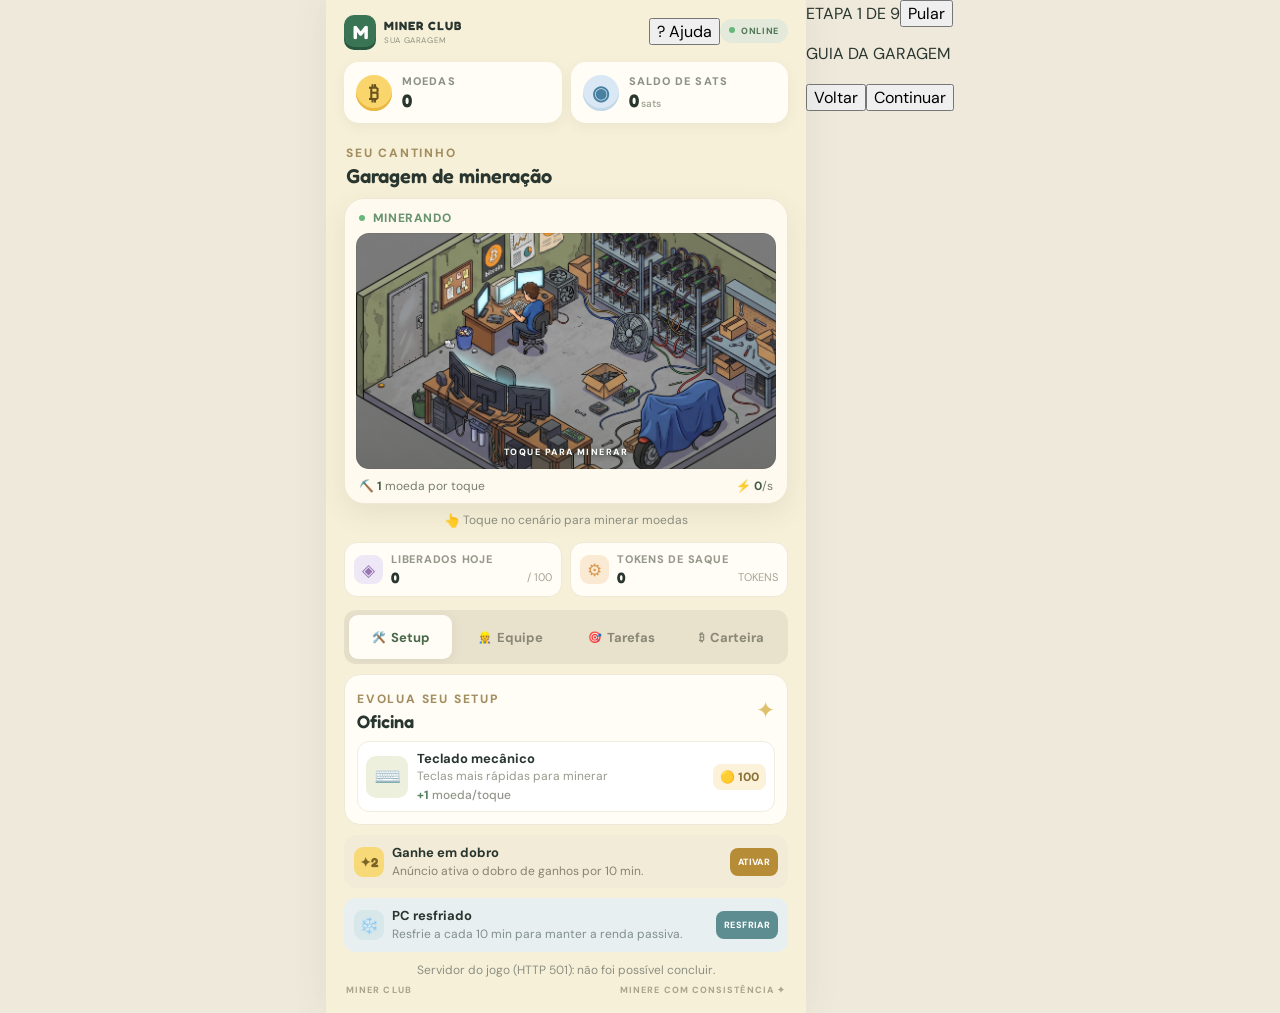
==== miner-clicker/src/main/resources/static/index.html @ 66fe529f "Add tutorial entry point and guide dialog" ====
<!DOCTYPE html>
<html lang="pt-BR">
<head>
  <meta charset="UTF-8">
  <meta name="viewport" content="width=device-width, initial-scale=1, viewport-fit=cover">
  <meta name="theme-color" content="#f6edcf">
  <title>Miner Clicker — Minha garagem</title>
  <link rel="preconnect" href="https://fonts.googleapis.com">
  <link rel="preconnect" href="https://fonts.gstatic.com" crossorigin>
  <link href="https://fonts.googleapis.com/css2?family=DM+Sans:wght@400;500;600;700;800&family=Fredoka:wght@500;600;700&display=swap" rel="stylesheet">
  <link rel="stylesheet" href="style.css">
</head>
<body>
  <div id="game-container">
    <header class="topbar">
      <div class="brand"><span class="brand-mark">M</span><div><strong>MINER CLUB</strong><small>SUA GARAGEM</small></div></div>
      <button id="botaoTutorial" class="tutorial-help" type="button" aria-label="Ver tutorial do jogo" title="Como jogar"><span aria-hidden="true">?</span> Ajuda</button>
      <div class="online-pill"><i></i> ONLINE</div>
    </header>

    <section class="wallet-bar" aria-label="Seus saldos">
      <div class="wallet-card coin-card"><span class="wallet-icon">₿</span><div><small>MOEDAS</small><strong id="moedas">0</strong></div></div>
      <div class="wallet-card sat-card"><span class="wallet-icon">◉</span><div><small>SALDO DE SATS</small><strong><span id="satoshisAcumulados">0</span><em> sats</em></strong></div></div>
    </section>

    <main>
      <div class="section-heading"><div><span class="eyebrow">SEU CANTINHO</span><h1>Garagem de mineração</h1></div></div>
      <section class="room-card" aria-label="Cenário da garagem de mineração">
        <div class="room-topline"><span class="room-live" id="roomStatus"><i></i> MINERANDO</span></div>
        <button id="palco-jogo" class="clicavel" type="button" aria-label="Clique para minerar moedas">
          <span class="click-label">TOQUE PARA MINERAR</span>
          <span id="efeito-clique" aria-hidden="true"></span>
          <span id="floating-layer" aria-hidden="true"></span>
        </button>
        <div class="room-bottom"><span>⛏️ <b id="poderClique">1</b> moeda por toque</span><span>⚡ <b id="rendaPassiva">0</b>/s</span></div>
      </section>
      <p class="hint"><span>👆</span> Toque no cenário para minerar moedas</p>

      <section class="room-stats" aria-label="Progresso">
        <div class="stat-card"><span class="stat-icon purple">◈</span><div><small>LIBERADOS HOJE</small><strong id="satoshisLiberados">0</strong></div><span class="stat-unit">/ 100</span></div>
        <div class="stat-card"><span class="stat-icon orange">⚙</span><div><small>TOKENS DE SAQUE</small><strong id="tokensSaque">0</strong></div><span class="stat-unit">TOKENS</span></div>
      </section>

      <nav class="tabs" aria-label="Ações do jogo"><button class="tab active" type="button" data-tab="loja">🛠️ <span>Setup</span></button><button class="tab" type="button" data-tab="equipe">👷 <span>Equipe</span></button><button class="tab" type="button" data-tab="tarefas">🎯 <span>Tarefas</span></button><button class="tab" type="button" data-tab="saque">₿ <span>Carteira</span></button></nav>
      <section class="tab-panel" id="painel-loja">
        <div class="panel-heading"><div><span class="eyebrow">EVOLUA SEU SETUP</span><h2>Oficina</h2></div><span class="panel-decoration">✦</span></div>
        <button class="upgrade-card" type="button" onclick="comprarUpgrade()"><span class="upgrade-art mouse-art" id="iconeUpgrade">⌨️</span><span class="upgrade-copy"><strong id="nomeUpgrade">Teclado mecânico</strong><small id="descricaoUpgrade">Teclas mais rápidas para minerar</small><b>+<span id="bonusUpgrade">1</span> <i>moeda/toque</i></b></span><span class="price-tag">🟡 <span id="custoUpgrade">100</span></span></button>
      </section>
      <section class="tab-panel hidden" id="painel-equipe"><div class="panel-heading"><div><span class="eyebrow">RENDA PASSIVA ONLINE E OFFLINE</span><h2>Contratados</h2></div><span class="panel-decoration">✦</span></div><div id="contractor-list" class="dynamic-list"></div></section>
      <section class="tab-panel hidden" id="painel-tarefas"><div class="panel-heading"><div><span class="eyebrow">CUMPRA E RESGATE SATS</span><h2>Tarefas diárias</h2></div><span class="panel-decoration">🎯</span></div><div id="task-list" class="dynamic-list"></div></section>
      <section class="tab-panel hidden" id="painel-saque">
        <div class="panel-heading"><div><span class="eyebrow">SEU PROGRESSO</span><h2>Carteira</h2></div><span class="panel-decoration">◈</span></div>
        <div class="wallet-summary"><span>Disponível para sacar agora</span><strong><span id="saldoCarteira">0</span> <small>SATS</small></strong><p>Até 100 sats liberados por dia. O saldo acumulado pode passar desse limite.</p></div>
        <button id="botaoAnuncioSaque" class="action-button secondary" type="button" onclick="verAnuncioSaque()"><span>🎟️</span><span><strong>Ganhar token de saque</strong><small>Assistir anúncio para liberar</small></span><b>›</b></button>
        <label class="withdraw-field">Valor do saque<input id="valorSaque" type="number" min="1" max="100" value="2" inputmode="numeric"></label>
        <button class="action-button cashout" type="button" onclick="sacarSatoshis()"><span>₿</span><span><strong>Sacar sats liberados</strong><small>Usa 1 token de saque · fictício nesta versão</small></span><b>›</b></button>
      </section>
      <section id="bonus-card" class="boost-card"><span class="boost-icon">✦2</span><div><strong id="boostTitle">Ganhe em dobro</strong><small id="boostDescription">Anúncio ativa o dobro de ganhos por 10 min.</small></div><button id="botaoAnuncioDobrar" type="button" onclick="verAnuncioDobrar()">ATIVAR</button></section>
      <section id="cooling-card" class="cooling-card"><span class="cooling-icon">❄️</span><div><strong id="coolingTitle">PC resfriado</strong><small id="coolingDescription">Resfrie a cada 10 min para manter a renda passiva.</small></div><button id="botaoAnuncioResfriar" type="button" onclick="verAnuncioResfriar()">RESFRIAR</button></section>
      <p id="statusMessage" class="status-message" role="status" aria-live="polite">Conectando à garagem...</p>
    </main>
    <footer><span>MINER CLUB</span><span>MINERE COM CONSISTÊNCIA ✦</span></footer>
    <div id="toast" class="toast" role="status" aria-live="polite"></div>
  </div>
  <div id="tutorialOverlay" class="tutorial-overlay hidden" aria-hidden="true">
    <section class="tutorial-dialog" role="dialog" aria-modal="true" aria-labelledby="tutorialTitle" aria-describedby="tutorialText" tabindex="-1">
      <div class="tutorial-topline"><span id="tutorialStepCount">ETAPA 1 DE 9</span><button id="tutorialSkip" type="button">Pular</button></div>
      <div class="tutorial-progress"><i id="tutorialProgress"></i></div>
      <p class="tutorial-eyebrow">GUIA DA GARAGEM</p>
      <h2 id="tutorialTitle"></h2>
      <p id="tutorialText" class="tutorial-text"></p>
      <div class="tutorial-actions"><button id="tutorialBack" class="tutorial-back" type="button">Voltar</button><button id="tutorialNext" class="tutorial-next" type="button">Continuar</button></div>
    </section>
  </div>
  <script src="https://telegram.org/js/telegram-web-app.js?64"></script>
  <script src="app.js?v=20261112-tutorial-1"></script>
</body>
</html>
---- miner-clicker/src/main/resources/static/style.css ----
:root{--ink:#29362f;--muted:#899187;--cream:#f7f0d9;--paper:#fffdf5;--green:#397454;--green-dark:#28563e;--yellow:#f5c956;--line:#eee8d7;--shadow:0 10px 28px rgba(81,75,44,.09)}*{box-sizing:border-box}body{margin:0;background:#eee9da;color:var(--ink);font-family:'DM Sans',sans-serif;display:flex;justify-content:center;min-height:100vh}button{font:inherit}#game-container{width:100%;max-width:480px;min-height:100vh;padding:0 18px 14px;background:var(--cream);overflow:hidden;position:relative}.topbar{height:62px;display:flex;align-items:center;justify-content:space-between}.icon-button{border:0;background:transparent;padding:8px 4px;display:grid;gap:4px;cursor:pointer}.menu-button span{width:22px;height:2.5px;border-radius:9px;background:#536052}.brand{display:flex;align-items:center;gap:8px;margin-right:auto;margin-left:14px}.brand-mark{width:32px;height:32px;border-radius:10px;background:var(--green);color:#fff;display:grid;place-items:center;font:700 19px Fredoka;box-shadow:0 3px 0 var(--green-dark)}.brand strong,.brand small{display:block;letter-spacing:.08em}.brand strong{font:700 12px Fredoka}.brand small{font-size:8px;color:#8b927f;margin-top:2px}.online-pill{background:#e3eadb;border-radius:20px;padding:6px 9px;font-size:9px;font-weight:800;color:#507656;letter-spacing:.07em}.online-pill i,.room-live i{display:inline-block;width:6px;height:6px;border-radius:50%;background:#67b77a;margin-right:4px;vertical-align:1px}.wallet-bar{display:grid;grid-template-columns:1fr 1fr;gap:9px;margin-bottom:18px}.wallet-card{height:61px;border-radius:15px;background:var(--paper);box-shadow:0 4px 14px rgba(70,70,40,.06);display:flex;align-items:center;gap:10px;padding:9px 12px}.wallet-icon{width:36px;height:36px;border-radius:50%;display:grid;place-items:center;font-size:20px;font-weight:700;color:#68521e;background:#f9d56b;box-shadow:inset 0 -3px 0 #e9b842}.sat-card .wallet-icon{background:#d9e8f4;color:#4780a1;box-shadow:inset 0 -3px 0 #c4d9e8}.wallet-card small{display:block;font-size:8px;font-weight:800;letter-spacing:.1em;color:#8c9285}.wallet-card strong{display:block;font:700 18px Fredoka;margin-top:1px}.wallet-card em{font:600 10px 'DM Sans';font-style:normal;color:#a5a795}.section-heading{display:flex;align-items:end;justify-content:space-between;margin:0 2px 10px}.eyebrow{font-size:8px;color:#a38e5f;font-weight:800;letter-spacing:.15em}.section-heading h1,.panel-heading h2{font:600 20px Fredoka;margin:2px 0 0}.level-badge{padding:5px 9px;background:#e7dfc6;color:#8e805c;border-radius:8px;font-size:8px;font-weight:800;letter-spacing:.08em}.level-badge b{color:#62583e}.room-card{padding:11px 11px 0;background:#fffaf0;border:1px solid #efe7d4;border-radius:20px;box-shadow:var(--shadow);overflow:hidden}.room-topline{display:flex;justify-content:space-between;align-items:center;padding:0 3px 7px;font-size:8px;letter-spacing:.08em;font-weight:800;color:#999784}.room-live{color:#67946e}.room-day b{color:#5a6657}#palco-jogo{display:block;position:relative;width:100%;aspect-ratio:16 / 9;border:0;border-radius:13px;overflow:hidden;background:#e9ddb8 url('image_8.png') 43% 55%/160% auto no-repeat;cursor:pointer;box-shadow:inset 0 0 0 1px rgba(79,67,40,.12);-webkit-tap-highlight-color:transparent;touch-action:manipulation;transition:transform .1s ease}#palco-jogo:active{transform:scale(.985)}#palco-jogo:before{content:"";position:absolute;inset:46% 0 0;background:linear-gradient(transparent,rgba(37,43,32,.16));pointer-events:none}.click-label{position:absolute;bottom:11px;left:0;right:0;text-align:center;color:#fff;font-size:9px;letter-spacing:.16em;font-weight:800;text-shadow:0 1px 5px #283329;z-index:2}.room-bottom{height:34px;display:flex;align-items:center;justify-content:space-between;padding:0 3px;color:#777d70;font-size:10px}.room-bottom b{color:#425c46}.hint{margin:8px 3px 13px;text-align:center;color:#888b7d;font-size:10px}.hint span{font-size:13px;vertical-align:-1px}.room-stats{display:grid;grid-template-columns:1fr 1fr;gap:8px;margin-bottom:13px}.stat-card{display:flex;align-items:center;gap:8px;background:#fffdf6;border:1px solid #eee8d7;padding:9px;border-radius:13px;min-width:0}.stat-icon{width:29px;height:29px;display:grid;place-items:center;border-radius:9px;font-size:17px}.stat-icon.purple{background:#eee7f5;color:#9676b2}.stat-icon.orange{background:#faead3;color:#d79a4e}.stat-card small{display:block;font-size:7px;font-weight:800;letter-spacing:.07em;color:#96988b;white-space:nowrap}.stat-card strong{font:700 15px Fredoka;display:block;margin-top:2px}.stat-unit{font-size:7px;color:#a7a394;margin-left:auto;align-self:end;padding-bottom:3px}.tabs{display:flex;gap:5px;padding:4px;background:#e8e1cc;border-radius:12px;margin:0 0 10px}.tab{flex:1;border:0;background:transparent;color:#898875;border-radius:9px;padding:8px 5px;font-weight:700;font-size:10px;cursor:pointer}.tab span{margin-left:3px}.tab.active{background:#fffdf5;color:#476849;box-shadow:0 2px 8px #c5bea957}.tab-panel{background:#fffdf6;border:1px solid #eee8d8;border-radius:16px;padding:12px;margin-bottom:10px}.tab-panel.hidden{display:none}.panel-heading{display:flex;justify-content:space-between;align-items:center;margin-bottom:9px}.panel-heading h2{font-size:18px}.panel-decoration{font-size:23px;color:#ddc16d}.upgrade-card{width:100%;display:flex;align-items:center;text-align:left;gap:9px;background:#fff;border:1px solid #f0ecdf;border-radius:12px;padding:8px;margin-top:7px;color:var(--ink);cursor:pointer;transition:transform .1s,border-color .1s}.upgrade-card:active{transform:scale(.985)}.upgrade-art{width:42px;height:42px;flex:0 0 42px;border-radius:10px;display:grid;place-items:center;font-size:22px}.mouse-art{background:#edf0dd}.intern-art{background:#e8edf6}.upgrade-copy{display:grid;gap:1px;min-width:0}.upgrade-copy strong{font-size:11px}.upgrade-copy small{font-size:8px;color:#99998d}.upgrade-copy b{font-size:9px;color:#54805d;margin-top:2px}.upgrade-copy i{font-style:normal;font-weight:500;color:#92968a}.price-tag{margin-left:auto;flex-shrink:0;padding:5px 7px;background:#fbf2d9;border-radius:8px;font-size:9px;font-weight:800;color:#8b7135}.wallet-summary{padding:12px;background:#f8f4e8;border-radius:12px;margin-bottom:8px;color:#818477;font-size:10px}.wallet-summary strong{display:block;font:700 24px Fredoka;color:#344b3b;margin-top:3px}.wallet-summary strong small{font:700 9px 'DM Sans';color:#929587}.wallet-summary p{margin:4px 0 0;font-size:9px}.action-button{width:100%;display:flex;align-items:center;gap:9px;text-align:left;border:1px solid #eee8da;border-radius:11px;padding:9px;margin-top:7px;background:white;color:#465348;cursor:pointer}.action-button>span:first-child{width:30px;height:30px;display:grid;place-items:center;border-radius:9px;background:#f4eedc}.action-button>span:nth-child(2){display:grid;gap:2px}.action-button strong{font-size:10px}.action-button small{font-size:8px;color:#98998d}.action-button>b{margin-left:auto;font-size:19px;color:#aaa58e}.action-button.cashout{background:#eff5e9;border-color:#e3edda}.cooling-card{display:flex;align-items:center;gap:8px;background:#e8eff0;padding:9px 10px;border-radius:12px;margin:10px 0}.cooling-icon{width:30px;height:30px;display:grid;place-items:center;background:#d8e7e9;border-radius:9px}.cooling-card div{display:grid;gap:2px;min-width:0}.cooling-card strong{font-size:9px}.cooling-card small{font-size:8px;line-height:1.35;color:#808f8e}.cooling-card button{margin-left:auto;flex-shrink:0;background:#5d8d91;color:white;border:0;border-radius:8px;padding:8px;font-size:8px;font-weight:800;letter-spacing:.04em;cursor:pointer}.status-message{min-height:12px;text-align:center;margin:3px 0;color:#8b8e81;font-size:8px}footer{display:flex;justify-content:space-between;color:#aaa48e;font-size:7px;font-weight:800;letter-spacing:.12em;padding:3px 2px}.toast{position:fixed;left:50%;bottom:22px;z-index:10;transform:translate(-50%,20px);opacity:0;pointer-events:none;background:#29372f;color:white;border-radius:12px;padding:11px 15px;font-size:11px;font-weight:600;box-shadow:0 8px 25px #26332644;transition:.22s;max-width:calc(100vw - 36px);text-align:center}.toast.show{opacity:1;transform:translate(-50%,0)}.float-coin{position:absolute;z-index:3;pointer-events:none;color:#fff8ce;font:700 15px Fredoka;text-shadow:0 2px 5px #443a1d;animation:float-up .8s ease-out forwards}@keyframes float-up{to{transform:translateY(-48px) scale(1.1);opacity:0}}@media(min-width:481px){#game-container{min-height:100vh;box-shadow:0 0 35px #4e493214}}@media(max-width:350px){#game-container{padding-inline:12px}.wallet-card{padding-inline:8px;gap:7px}.stat-card{gap:5px;padding:7px}.stat-card small{font-size:6px}.upgrade-copy small{font-size:7px}}
.tabs{overflow-x:auto}.tab{white-space:nowrap;padding-inline:4px}.tab span{font-size:9px}.dynamic-list{display:grid;gap:7px}.contractor-card,.task-card{background:#fff;border:1px solid #f0ecdf;border-radius:12px;padding:9px}.contractor-card{display:flex;align-items:center;gap:8px}.contractor-art{width:35px;height:35px;flex:0 0 35px;display:grid;place-items:center;border-radius:10px;background:#eaf0e5;font-size:20px}.contractor-copy{min-width:0;display:grid;gap:2px}.contractor-copy strong{font-size:10px}.contractor-copy small,.contractor-copy em{font-size:8px;color:#8e9388;font-style:normal}.contractor-copy em{color:#9e8855}.hire-button{margin-left:auto;flex:0 0 auto;border:0;border-radius:9px;padding:7px;background:#fbf2d9;color:#876c31;font-size:8px;font-weight:800}.hire-button small{display:block;margin-top:3px;font-size:6px;letter-spacing:.05em}.task-top,.task-bottom{display:flex;align-items:center;justify-content:space-between;gap:7px}.task-top>div{display:grid;gap:2px}.task-top strong{font-size:10px}.task-top small,.task-bottom>span{font-size:8px;color:#92968a}.task-top>b{flex:0 0 auto;color:#9479a6;font-size:9px}.task-track{height:5px;background:#f0eee4;border-radius:8px;margin:8px 0 6px;overflow:hidden}.task-track i{height:100%;display:block;background:#8eb28a;border-radius:8px}.task-button{border:0;border-radius:7px;padding:6px 8px;background:#e8eee2;color:#4f7953;font-size:7px;font-weight:800}.task-button.ready{background:#567e5a;color:white}.task-button.done{background:#f0eee7;color:#9c9b8e}.task-progress{font-size:8px;color:#7c8b78;font-weight:700}.boost-card{display:flex;align-items:center;gap:8px;background:#f2ebd8;padding:9px 10px;border-radius:12px;margin:10px 0 7px}.boost-icon{width:30px;height:30px;display:grid;place-items:center;border-radius:9px;background:#f7d978;color:#7a6427;font:700 13px Fredoka}.boost-card div{display:grid;gap:2px;min-width:0}.boost-card strong{font-size:9px}.boost-card small{font-size:8px;line-height:1.35;color:#89836c}.boost-card button{margin-left:auto;flex-shrink:0;background:#b78c36;color:white;border:0;border-radius:8px;padding:8px;font-size:8px;font-weight:800;letter-spacing:.04em;cursor:pointer}.withdraw-field{display:grid;gap:5px;color:#8b8d80;font-size:9px;font-weight:700;margin:8px 2px}.withdraw-field input{width:100%;border:1px solid #e8e2d2;background:#fff;border-radius:9px;padding:10px;color:#34483b;font:700 12px 'DM Sans'}
.empty-state{margin:0;padding:18px 12px;text-align:center;border:1px dashed #dcd5c2;border-radius:12px;color:#858779;font-size:10px;line-height:1.5}.upgrade-card:disabled,.hire-button:disabled{opacity:.48;cursor:not-allowed}
.eyebrow{font-size:10px}.stat-card small{font-size:9px}.stat-unit{font-size:9px}.upgrade-copy strong{font-size:13px}.upgrade-copy small,.upgrade-copy b,.price-tag{font-size:10px}.tabs .tab,.task-top strong{font-size:11px}.task-top small,.task-bottom>span,.task-progress{font-size:10px}.task-button{font-size:9px}.contractor-copy strong{font-size:12px}.contractor-copy small,.contractor-copy em{font-size:10px}.hire-button{font-size:10px}.hire-button small{font-size:8px}.boost-card strong,.cooling-card strong{font-size:11px}.boost-card small,.cooling-card small{font-size:10px}.boost-card button,.cooling-card button{font-size:9px}.status-message{font-size:10px}.wallet-summary{font-size:11px}.wallet-summary p{font-size:10px}.action-button strong{font-size:11px}.action-button small{font-size:10px}

/* Aumenta a leitura de textos de apoio e controles em telas estreitas. */
.eyebrow{font-size:11px}.stat-card small{font-size:10px}.stat-unit{font-size:10px}.wallet-card small{font-size:9px}.room-live,.room-day,.room-bottom,.hint{font-size:11px}.upgrade-copy small,.upgrade-copy b,.price-tag{font-size:11px}.contractor-copy small,.contractor-copy em,.task-top small,.task-bottom>span,.task-progress{font-size:11px}.hire-button small,.task-button{font-size:9px}.boost-card small,.cooling-card small,.action-button small,.wallet-summary p{font-size:11px}.status-message{font-size:11px}footer{font-size:8px}
/* Reforço de legibilidade para textos secundários em toda a interface. */
.eyebrow{font-size:12px}
.wallet-card small,.stat-card small,.stat-unit{font-size:11px}
.room-live,.room-day,.room-bottom,.hint,.level-badge{font-size:12px}
.tab{font-size:12px}
.upgrade-copy small,.upgrade-copy b,.price-tag{font-size:12px}
.contractor-copy small,.contractor-copy em,.task-top small,.task-bottom>span,.task-progress{font-size:12px}
.contractor-copy strong,.task-top strong{font-size:14px}
.hire-button,.task-button{font-size:11px}
.hire-button small{font-size:10px}
.boost-card strong,.cooling-card strong,.action-button strong{font-size:13px}
.boost-card small,.cooling-card small,.action-button small,.wallet-summary p{font-size:12px}
.wallet-summary,.status-message{font-size:12px}
footer{font-size:9px}
/* Abas principais: alvos maiores e rótulos/ícones mais fáceis de ler. */
.tabs{gap:7px;padding:5px}
.tab{min-height:44px;padding:10px 7px;font-size:13px;display:flex;align-items:center;justify-content:center;gap:5px}
.tab span{font-size:13px;margin-left:0}

.room-live.hot{color:#c7684c}.room-live.hot i{background:#e87959}

.brand{margin-left:0}
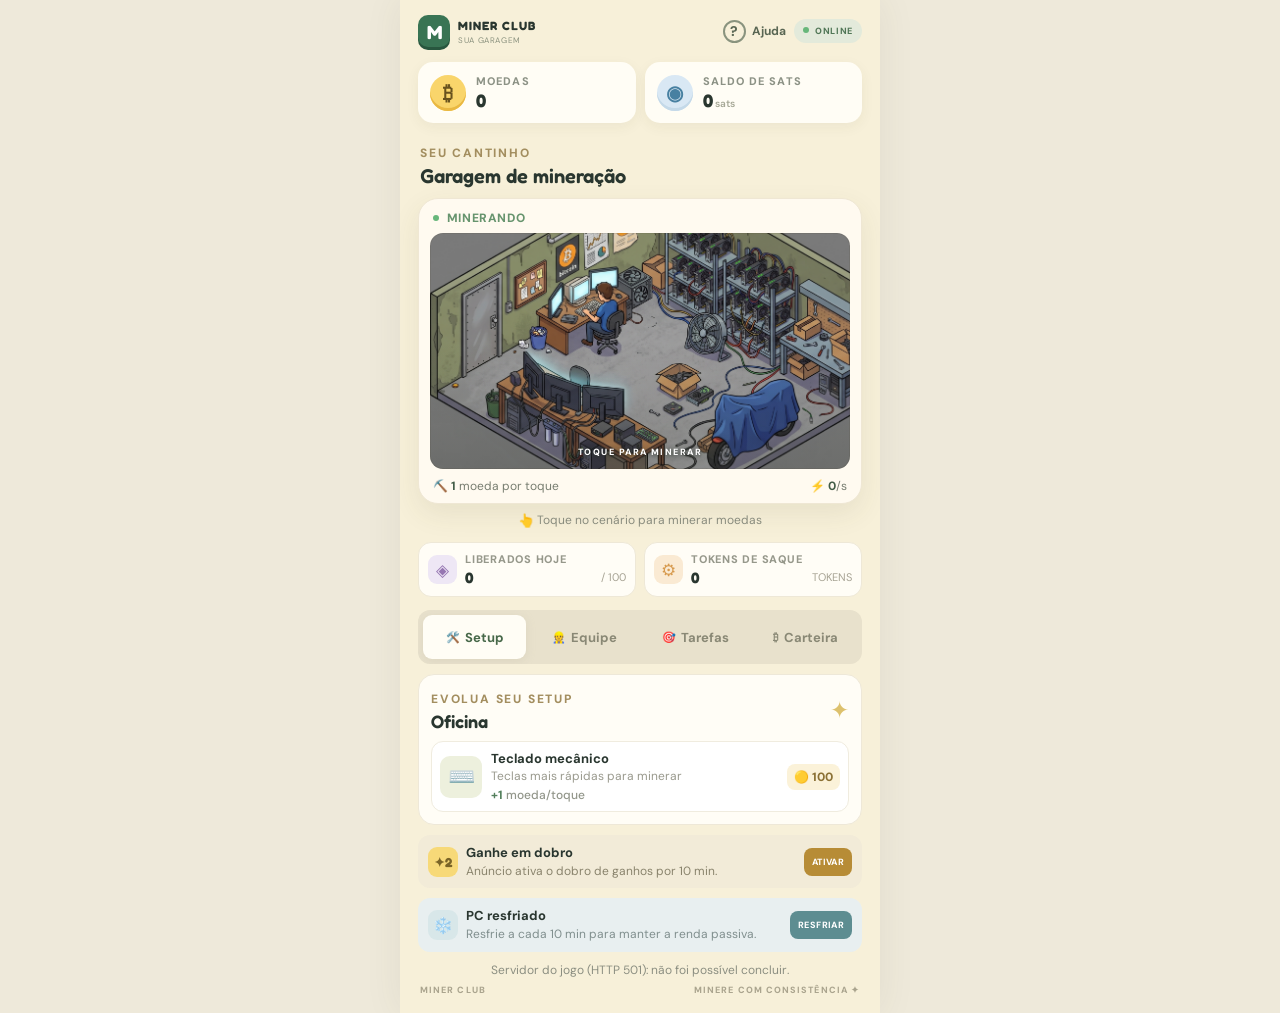
==== commit e162b657: "Refresh tutorial assets and onboarding version" ====
--- a/miner-clicker/src/main/resources/static/index.html
+++ b/miner-clicker/src/main/resources/static/index.html
@@ -8,7 +8,7 @@
   <link rel="preconnect" href="https://fonts.googleapis.com">
   <link rel="preconnect" href="https://fonts.gstatic.com" crossorigin>
   <link href="https://fonts.googleapis.com/css2?family=DM+Sans:wght@400;500;600;700;800&family=Fredoka:wght@500;600;700&display=swap" rel="stylesheet">
-  <link rel="stylesheet" href="style.css">
+  <link rel="stylesheet" href="style.css?v=20261112-tutorial-2">
 </head>
 <body>
   <div id="game-container">
@@ -73,6 +73,6 @@
     </section>
   </div>
   <script src="https://telegram.org/js/telegram-web-app.js?64"></script>
-  <script src="app.js?v=20261112-tutorial-1"></script>
+  <script src="app.js?v=20261112-tutorial-2"></script>
 </body>
 </html>
--- a/miner-clicker/src/main/resources/static/style.css
+++ b/miner-clicker/src/main/resources/static/style.css
@@ -27,3 +27,26 @@
 .room-live.hot{color:#c7684c}.room-live.hot i{background:#e87959}
 
 .brand{margin-left:0}
+
+/* Tutorial de primeira visita */
+.tutorial-help{display:flex;align-items:center;gap:6px;border:0;background:transparent;color:#596653;font-size:12px;font-weight:700;padding:7px 8px;cursor:pointer}
+.tutorial-help span{width:23px;height:23px;display:grid;place-items:center;border:2px solid #89937e;border-radius:50%;font-size:14px;font-weight:800}
+.tutorial-overlay{position:fixed;inset:0;z-index:1002;display:flex;align-items:flex-end;justify-content:center;padding:16px 16px max(16px,env(safe-area-inset-bottom));pointer-events:none}
+.tutorial-overlay.hidden{display:none}
+.tutorial-overlay.tutorial-top{align-items:flex-start;padding-top:max(16px,env(safe-area-inset-top))}
+.tutorial-dialog{width:min(430px,100%);max-height:82vh;overflow:auto;pointer-events:auto;background:#fffdf5;border:1px solid #e9dfc7;border-radius:20px;padding:18px;box-shadow:0 16px 50px #17221c44;color:var(--ink)}
+.tutorial-topline{display:flex;justify-content:space-between;align-items:center;color:#9b8755;font-size:11px;font-weight:800;letter-spacing:.1em}
+.tutorial-topline button{border:0;background:transparent;color:#737969;font-size:13px;font-weight:700;padding:6px;cursor:pointer}
+.tutorial-progress{height:5px;overflow:hidden;margin:7px 0 16px;background:#eee9da;border-radius:9px}
+.tutorial-progress i{display:block;width:0;height:100%;background:#77a27a;border-radius:inherit;transition:width .2s ease}
+.tutorial-eyebrow{margin:0 0 4px;color:#a38e5f;font-size:11px;font-weight:800;letter-spacing:.12em}
+.tutorial-dialog h2{margin:0;font:600 22px Fredoka;line-height:1.2}
+.tutorial-text{margin:9px 0 17px;color:#697267;font-size:15px;line-height:1.55}
+.tutorial-actions{display:flex;justify-content:space-between;gap:10px}
+.tutorial-actions button{min-height:42px;border:0;border-radius:11px;padding:9px 15px;font-size:14px;font-weight:800;cursor:pointer}
+.tutorial-back{background:#eee9da;color:#687064}
+.tutorial-back:disabled{opacity:.4;cursor:default}
+.tutorial-next{margin-left:auto;background:#397454;color:white}
+#game-container.tutorial-active{z-index:1001;pointer-events:none}
+.tutorial-target{position:relative;outline:3px solid #f5c956!important;outline-offset:3px;box-shadow:0 0 0 7px #f5c95655!important;border-radius:14px!important}
+@media(max-height:620px){.tutorial-overlay{padding-top:8px;padding-bottom:8px}.tutorial-dialog{max-height:90vh;padding:14px}.tutorial-progress{margin-bottom:10px}.tutorial-text{font-size:14px;margin:7px 0 10px}}
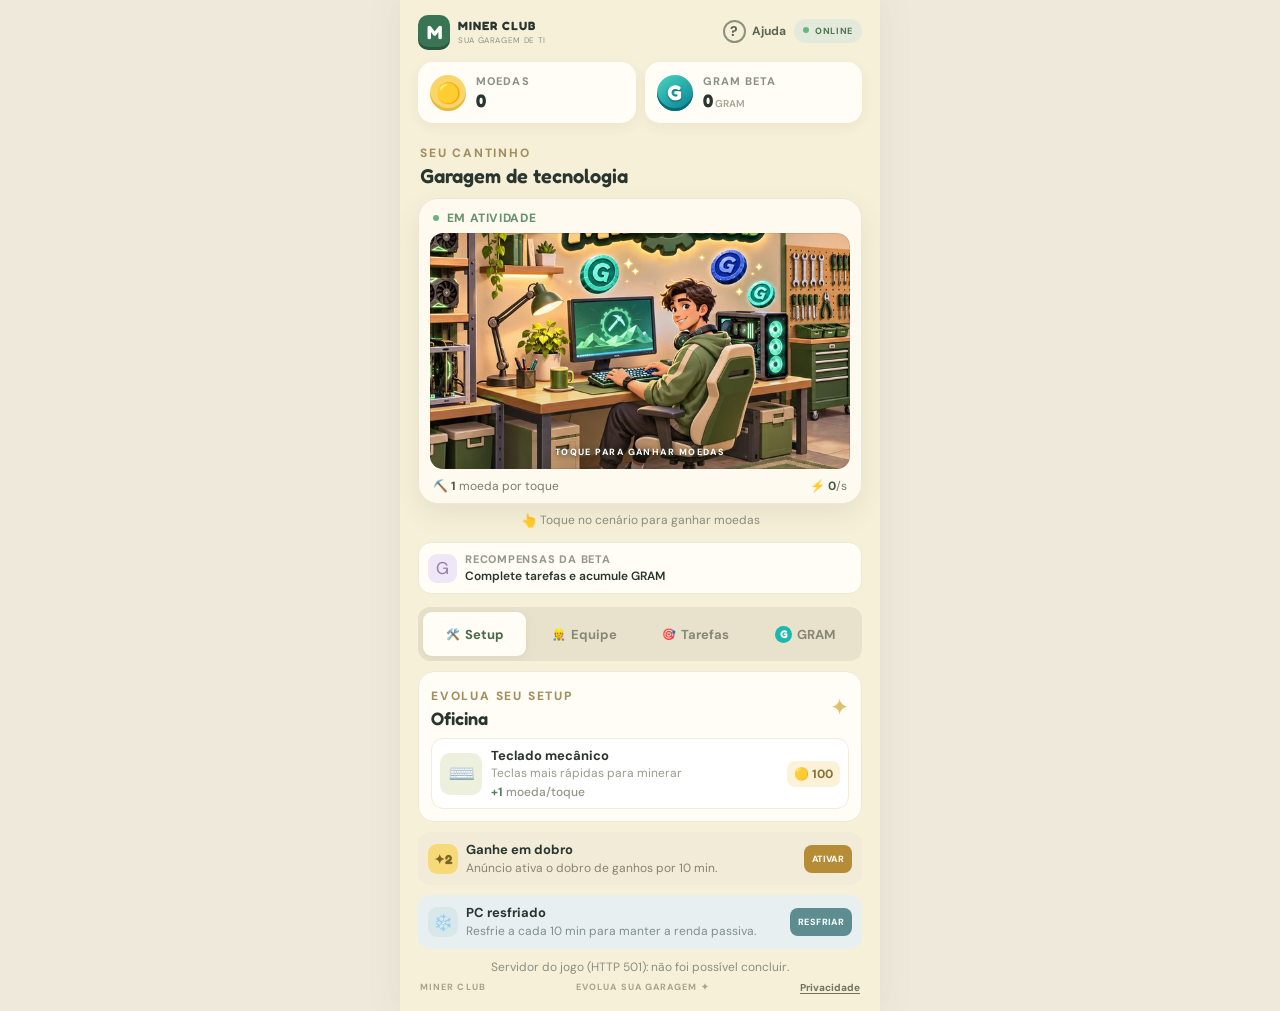
==== commit a7b3b642: "Prepare Miner Club GRAM beta release" ====
--- a/miner-clicker/src/main/resources/static/index.html
+++ b/miner-clicker/src/main/resources/static/index.html
@@ -4,75 +4,77 @@
   <meta charset="UTF-8">
   <meta name="viewport" content="width=device-width, initial-scale=1, viewport-fit=cover">
   <meta name="theme-color" content="#f6edcf">
-  <title>Miner Clicker — Minha garagem</title>
+  <meta name="description" content="Monte sua garagem, evolua seu setup, contrate uma equipe e complete tarefas para ganhar GRAM beta no Miner Club.">
+  <meta property="og:title" content="Miner Club">
+  <meta property="og:description" content="Monte sua garagem, evolua o setup e complete tarefas para ganhar GRAM beta neste jogo idle.">
+  <meta property="og:image" content="https://sats-miner-clicker-production.up.railway.app/brand/miner-club-cover.jpg?v=20261125-gram-beta-v1">
+  <meta property="og:type" content="website">
+  <link rel="icon" type="image/png" href="brand/miner-club-logo.png?v=20261125-gram-beta-v1">
+  <title>Miner Club</title>
   <link rel="preconnect" href="https://fonts.googleapis.com">
   <link rel="preconnect" href="https://fonts.gstatic.com" crossorigin>
   <link href="https://fonts.googleapis.com/css2?family=DM+Sans:wght@400;500;600;700;800&family=Fredoka:wght@500;600;700&display=swap" rel="stylesheet">
-  <link rel="stylesheet" href="style.css?v=20261112-tutorial-2">
+  <link rel="stylesheet" href="style.css?v=20261125-gram-beta-v1">
 </head>
 <body>
   <div id="game-container">
     <header class="topbar">
-      <div class="brand"><span class="brand-mark">M</span><div><strong>MINER CLUB</strong><small>SUA GARAGEM</small></div></div>
+      <div class="brand"><span class="brand-mark">M</span><div><strong>MINER CLUB</strong><small>SUA GARAGEM DE TI</small></div></div>
       <button id="botaoTutorial" class="tutorial-help" type="button" aria-label="Ver tutorial do jogo" title="Como jogar"><span aria-hidden="true">?</span> Ajuda</button>
       <div class="online-pill"><i></i> ONLINE</div>
     </header>
 
     <section class="wallet-bar" aria-label="Seus saldos">
-      <div class="wallet-card coin-card"><span class="wallet-icon">₿</span><div><small>MOEDAS</small><strong id="moedas">0</strong></div></div>
-      <div class="wallet-card sat-card"><span class="wallet-icon">◉</span><div><small>SALDO DE SATS</small><strong><span id="satoshisAcumulados">0</span><em> sats</em></strong></div></div>
+      <div class="wallet-card coin-card"><span class="wallet-icon">🟡</span><div><small>MOEDAS</small><strong id="moedas">0</strong></div></div>
+      <div class="wallet-card gram-card"><span class="wallet-icon">G</span><div><small>GRAM BETA</small><strong><span id="pontosBeta">0</span><em> GRAM</em></strong></div></div>
     </section>
 
     <main>
-      <div class="section-heading"><div><span class="eyebrow">SEU CANTINHO</span><h1>Garagem de mineração</h1></div></div>
-      <section class="room-card" aria-label="Cenário da garagem de mineração">
-        <div class="room-topline"><span class="room-live" id="roomStatus"><i></i> MINERANDO</span></div>
-        <button id="palco-jogo" class="clicavel" type="button" aria-label="Clique para minerar moedas">
-          <span class="click-label">TOQUE PARA MINERAR</span>
+      <div class="section-heading"><div><span class="eyebrow">SEU CANTINHO</span><h1>Garagem de tecnologia</h1></div></div>
+      <section class="room-card" aria-label="Cenário da garagem de tecnologia">
+        <div class="room-topline"><span class="room-live" id="roomStatus"><i></i> EM ATIVIDADE</span></div>
+        <button id="palco-jogo" class="clicavel" type="button" aria-label="Clique para ganhar moedas">
+          <span class="click-label">TOQUE PARA GANHAR MOEDAS</span>
           <span id="efeito-clique" aria-hidden="true"></span>
           <span id="floating-layer" aria-hidden="true"></span>
         </button>
         <div class="room-bottom"><span>⛏️ <b id="poderClique">1</b> moeda por toque</span><span>⚡ <b id="rendaPassiva">0</b>/s</span></div>
       </section>
-      <p class="hint"><span>👆</span> Toque no cenário para minerar moedas</p>
+      <p class="hint"><span>👆</span> Toque no cenário para ganhar moedas</p>
 
-      <section class="room-stats" aria-label="Progresso">
-        <div class="stat-card"><span class="stat-icon purple">◈</span><div><small>LIBERADOS HOJE</small><strong id="satoshisLiberados">0</strong></div><span class="stat-unit">/ 100</span></div>
-        <div class="stat-card"><span class="stat-icon orange">⚙</span><div><small>TOKENS DE SAQUE</small><strong id="tokensSaque">0</strong></div><span class="stat-unit">TOKENS</span></div>
+      <section class="room-stats" aria-label="Recompensas da beta">
+        <div class="stat-card"><span class="stat-icon purple">G</span><div><small>RECOMPENSAS DA BETA</small><strong>Complete tarefas e acumule GRAM</strong></div></div>
       </section>
 
-      <nav class="tabs" aria-label="Ações do jogo"><button class="tab active" type="button" data-tab="loja">🛠️ <span>Setup</span></button><button class="tab" type="button" data-tab="equipe">👷 <span>Equipe</span></button><button class="tab" type="button" data-tab="tarefas">🎯 <span>Tarefas</span></button><button class="tab" type="button" data-tab="saque">₿ <span>Carteira</span></button></nav>
+      <nav class="tabs" aria-label="Ações do jogo"><button class="tab active" type="button" data-tab="loja">🛠️ <span>Setup</span></button><button class="tab" type="button" data-tab="equipe">👷 <span>Equipe</span></button><button class="tab" type="button" data-tab="tarefas">🎯 <span>Tarefas</span></button><button class="tab" type="button" data-tab="pontos"><b class="gram-tab-icon">G</b> <span>GRAM</span></button></nav>
       <section class="tab-panel" id="painel-loja">
         <div class="panel-heading"><div><span class="eyebrow">EVOLUA SEU SETUP</span><h2>Oficina</h2></div><span class="panel-decoration">✦</span></div>
         <button class="upgrade-card" type="button" onclick="comprarUpgrade()"><span class="upgrade-art mouse-art" id="iconeUpgrade">⌨️</span><span class="upgrade-copy"><strong id="nomeUpgrade">Teclado mecânico</strong><small id="descricaoUpgrade">Teclas mais rápidas para minerar</small><b>+<span id="bonusUpgrade">1</span> <i>moeda/toque</i></b></span><span class="price-tag">🟡 <span id="custoUpgrade">100</span></span></button>
       </section>
       <section class="tab-panel hidden" id="painel-equipe"><div class="panel-heading"><div><span class="eyebrow">RENDA PASSIVA ONLINE E OFFLINE</span><h2>Contratados</h2></div><span class="panel-decoration">✦</span></div><div id="contractor-list" class="dynamic-list"></div></section>
-      <section class="tab-panel hidden" id="painel-tarefas"><div class="panel-heading"><div><span class="eyebrow">CUMPRA E RESGATE SATS</span><h2>Tarefas diárias</h2></div><span class="panel-decoration">🎯</span></div><div id="task-list" class="dynamic-list"></div></section>
-      <section class="tab-panel hidden" id="painel-saque">
-        <div class="panel-heading"><div><span class="eyebrow">SEU PROGRESSO</span><h2>Carteira</h2></div><span class="panel-decoration">◈</span></div>
-        <div class="wallet-summary"><span>Disponível para sacar agora</span><strong><span id="saldoCarteira">0</span> <small>SATS</small></strong><p>Até 100 sats liberados por dia. O saldo acumulado pode passar desse limite.</p></div>
-        <button id="botaoAnuncioSaque" class="action-button secondary" type="button" onclick="verAnuncioSaque()"><span>🎟️</span><span><strong>Ganhar token de saque</strong><small>Assistir anúncio para liberar</small></span><b>›</b></button>
-        <label class="withdraw-field">Valor do saque<input id="valorSaque" type="number" min="1" max="100" value="2" inputmode="numeric"></label>
-        <button class="action-button cashout" type="button" onclick="sacarSatoshis()"><span>₿</span><span><strong>Sacar sats liberados</strong><small>Usa 1 token de saque · fictício nesta versão</small></span><b>›</b></button>
+      <section class="tab-panel hidden" id="painel-tarefas"><div class="panel-heading"><div><span class="eyebrow">CUMPRA TAREFAS E GANHE GRAM</span><h2>Tarefas</h2></div><span class="panel-decoration">🎯</span></div><div id="task-list" class="dynamic-list"></div></section>
+      <section class="tab-panel hidden" id="painel-pontos">
+        <div class="panel-heading"><div><span class="eyebrow">RECOMPENSAS DA BETA</span><h2>GRAM</h2></div><span class="panel-decoration">G</span></div>
+        <div class="wallet-summary"><span>Seu saldo GRAM beta</span><strong><span id="pontosBetaDetalhe">0</span> <small>GRAM</small></strong><p>Este saldo é de teste: ainda não está na blockchain TON, não pode ser transferido e não pode ser sacado. A integração com carteira será feita em uma etapa futura.</p></div>
       </section>
       <section id="bonus-card" class="boost-card"><span class="boost-icon">✦2</span><div><strong id="boostTitle">Ganhe em dobro</strong><small id="boostDescription">Anúncio ativa o dobro de ganhos por 10 min.</small></div><button id="botaoAnuncioDobrar" type="button" onclick="verAnuncioDobrar()">ATIVAR</button></section>
       <section id="cooling-card" class="cooling-card"><span class="cooling-icon">❄️</span><div><strong id="coolingTitle">PC resfriado</strong><small id="coolingDescription">Resfrie a cada 10 min para manter a renda passiva.</small></div><button id="botaoAnuncioResfriar" type="button" onclick="verAnuncioResfriar()">RESFRIAR</button></section>
       <p id="statusMessage" class="status-message" role="status" aria-live="polite">Conectando à garagem...</p>
     </main>
-    <footer><span>MINER CLUB</span><span>MINERE COM CONSISTÊNCIA ✦</span></footer>
+    <footer><span>MINER CLUB</span><span>EVOLUA SUA GARAGEM ✦</span><a href="privacidade.html">Privacidade</a></footer>
     <div id="toast" class="toast" role="status" aria-live="polite"></div>
-  </div>
-  <div id="tutorialOverlay" class="tutorial-overlay hidden" aria-hidden="true">
-    <section class="tutorial-dialog" role="dialog" aria-modal="true" aria-labelledby="tutorialTitle" aria-describedby="tutorialText" tabindex="-1">
-      <div class="tutorial-topline"><span id="tutorialStepCount">ETAPA 1 DE 9</span><button id="tutorialSkip" type="button">Pular</button></div>
-      <div class="tutorial-progress"><i id="tutorialProgress"></i></div>
-      <p class="tutorial-eyebrow">GUIA DA GARAGEM</p>
-      <h2 id="tutorialTitle"></h2>
-      <p id="tutorialText" class="tutorial-text"></p>
-      <div class="tutorial-actions"><button id="tutorialBack" class="tutorial-back" type="button">Voltar</button><button id="tutorialNext" class="tutorial-next" type="button">Continuar</button></div>
-    </section>
+    <div id="tutorialOverlay" class="tutorial-overlay hidden" aria-hidden="true">
+      <section class="tutorial-dialog" role="dialog" aria-modal="true" aria-labelledby="tutorialTitle" aria-describedby="tutorialText" tabindex="-1">
+        <div class="tutorial-topline"><span id="tutorialStepCount">ETAPA 1 DE 9</span><button id="tutorialSkip" type="button">Pular</button></div>
+        <div class="tutorial-progress"><i id="tutorialProgress"></i></div>
+        <p class="tutorial-eyebrow">GUIA DA GARAGEM</p>
+        <h2 id="tutorialTitle"></h2>
+        <p id="tutorialText" class="tutorial-text"></p>
+        <div class="tutorial-actions"><button id="tutorialBack" class="tutorial-back" type="button">Voltar</button><button id="tutorialNext" class="tutorial-next" type="button">Continuar</button></div>
+      </section>
+    </div>
   </div>
   <script src="https://telegram.org/js/telegram-web-app.js?64"></script>
-  <script src="app.js?v=20261112-tutorial-2"></script>
+  <script src="app.js?v=20261125-gram-beta-v1"></script>
 </body>
 </html>
--- a/miner-clicker/src/main/resources/static/style.css
+++ b/miner-clicker/src/main/resources/static/style.css
@@ -1,4 +1,4 @@
-:root{--ink:#29362f;--muted:#899187;--cream:#f7f0d9;--paper:#fffdf5;--green:#397454;--green-dark:#28563e;--yellow:#f5c956;--line:#eee8d7;--shadow:0 10px 28px rgba(81,75,44,.09)}*{box-sizing:border-box}body{margin:0;background:#eee9da;color:var(--ink);font-family:'DM Sans',sans-serif;display:flex;justify-content:center;min-height:100vh}button{font:inherit}#game-container{width:100%;max-width:480px;min-height:100vh;padding:0 18px 14px;background:var(--cream);overflow:hidden;position:relative}.topbar{height:62px;display:flex;align-items:center;justify-content:space-between}.icon-button{border:0;background:transparent;padding:8px 4px;display:grid;gap:4px;cursor:pointer}.menu-button span{width:22px;height:2.5px;border-radius:9px;background:#536052}.brand{display:flex;align-items:center;gap:8px;margin-right:auto;margin-left:14px}.brand-mark{width:32px;height:32px;border-radius:10px;background:var(--green);color:#fff;display:grid;place-items:center;font:700 19px Fredoka;box-shadow:0 3px 0 var(--green-dark)}.brand strong,.brand small{display:block;letter-spacing:.08em}.brand strong{font:700 12px Fredoka}.brand small{font-size:8px;color:#8b927f;margin-top:2px}.online-pill{background:#e3eadb;border-radius:20px;padding:6px 9px;font-size:9px;font-weight:800;color:#507656;letter-spacing:.07em}.online-pill i,.room-live i{display:inline-block;width:6px;height:6px;border-radius:50%;background:#67b77a;margin-right:4px;vertical-align:1px}.wallet-bar{display:grid;grid-template-columns:1fr 1fr;gap:9px;margin-bottom:18px}.wallet-card{height:61px;border-radius:15px;background:var(--paper);box-shadow:0 4px 14px rgba(70,70,40,.06);display:flex;align-items:center;gap:10px;padding:9px 12px}.wallet-icon{width:36px;height:36px;border-radius:50%;display:grid;place-items:center;font-size:20px;font-weight:700;color:#68521e;background:#f9d56b;box-shadow:inset 0 -3px 0 #e9b842}.sat-card .wallet-icon{background:#d9e8f4;color:#4780a1;box-shadow:inset 0 -3px 0 #c4d9e8}.wallet-card small{display:block;font-size:8px;font-weight:800;letter-spacing:.1em;color:#8c9285}.wallet-card strong{display:block;font:700 18px Fredoka;margin-top:1px}.wallet-card em{font:600 10px 'DM Sans';font-style:normal;color:#a5a795}.section-heading{display:flex;align-items:end;justify-content:space-between;margin:0 2px 10px}.eyebrow{font-size:8px;color:#a38e5f;font-weight:800;letter-spacing:.15em}.section-heading h1,.panel-heading h2{font:600 20px Fredoka;margin:2px 0 0}.level-badge{padding:5px 9px;background:#e7dfc6;color:#8e805c;border-radius:8px;font-size:8px;font-weight:800;letter-spacing:.08em}.level-badge b{color:#62583e}.room-card{padding:11px 11px 0;background:#fffaf0;border:1px solid #efe7d4;border-radius:20px;box-shadow:var(--shadow);overflow:hidden}.room-topline{display:flex;justify-content:space-between;align-items:center;padding:0 3px 7px;font-size:8px;letter-spacing:.08em;font-weight:800;color:#999784}.room-live{color:#67946e}.room-day b{color:#5a6657}#palco-jogo{display:block;position:relative;width:100%;aspect-ratio:16 / 9;border:0;border-radius:13px;overflow:hidden;background:#e9ddb8 url('image_8.png') 43% 55%/160% auto no-repeat;cursor:pointer;box-shadow:inset 0 0 0 1px rgba(79,67,40,.12);-webkit-tap-highlight-color:transparent;touch-action:manipulation;transition:transform .1s ease}#palco-jogo:active{transform:scale(.985)}#palco-jogo:before{content:"";position:absolute;inset:46% 0 0;background:linear-gradient(transparent,rgba(37,43,32,.16));pointer-events:none}.click-label{position:absolute;bottom:11px;left:0;right:0;text-align:center;color:#fff;font-size:9px;letter-spacing:.16em;font-weight:800;text-shadow:0 1px 5px #283329;z-index:2}.room-bottom{height:34px;display:flex;align-items:center;justify-content:space-between;padding:0 3px;color:#777d70;font-size:10px}.room-bottom b{color:#425c46}.hint{margin:8px 3px 13px;text-align:center;color:#888b7d;font-size:10px}.hint span{font-size:13px;vertical-align:-1px}.room-stats{display:grid;grid-template-columns:1fr 1fr;gap:8px;margin-bottom:13px}.stat-card{display:flex;align-items:center;gap:8px;background:#fffdf6;border:1px solid #eee8d7;padding:9px;border-radius:13px;min-width:0}.stat-icon{width:29px;height:29px;display:grid;place-items:center;border-radius:9px;font-size:17px}.stat-icon.purple{background:#eee7f5;color:#9676b2}.stat-icon.orange{background:#faead3;color:#d79a4e}.stat-card small{display:block;font-size:7px;font-weight:800;letter-spacing:.07em;color:#96988b;white-space:nowrap}.stat-card strong{font:700 15px Fredoka;display:block;margin-top:2px}.stat-unit{font-size:7px;color:#a7a394;margin-left:auto;align-self:end;padding-bottom:3px}.tabs{display:flex;gap:5px;padding:4px;background:#e8e1cc;border-radius:12px;margin:0 0 10px}.tab{flex:1;border:0;background:transparent;color:#898875;border-radius:9px;padding:8px 5px;font-weight:700;font-size:10px;cursor:pointer}.tab span{margin-left:3px}.tab.active{background:#fffdf5;color:#476849;box-shadow:0 2px 8px #c5bea957}.tab-panel{background:#fffdf6;border:1px solid #eee8d8;border-radius:16px;padding:12px;margin-bottom:10px}.tab-panel.hidden{display:none}.panel-heading{display:flex;justify-content:space-between;align-items:center;margin-bottom:9px}.panel-heading h2{font-size:18px}.panel-decoration{font-size:23px;color:#ddc16d}.upgrade-card{width:100%;display:flex;align-items:center;text-align:left;gap:9px;background:#fff;border:1px solid #f0ecdf;border-radius:12px;padding:8px;margin-top:7px;color:var(--ink);cursor:pointer;transition:transform .1s,border-color .1s}.upgrade-card:active{transform:scale(.985)}.upgrade-art{width:42px;height:42px;flex:0 0 42px;border-radius:10px;display:grid;place-items:center;font-size:22px}.mouse-art{background:#edf0dd}.intern-art{background:#e8edf6}.upgrade-copy{display:grid;gap:1px;min-width:0}.upgrade-copy strong{font-size:11px}.upgrade-copy small{font-size:8px;color:#99998d}.upgrade-copy b{font-size:9px;color:#54805d;margin-top:2px}.upgrade-copy i{font-style:normal;font-weight:500;color:#92968a}.price-tag{margin-left:auto;flex-shrink:0;padding:5px 7px;background:#fbf2d9;border-radius:8px;font-size:9px;font-weight:800;color:#8b7135}.wallet-summary{padding:12px;background:#f8f4e8;border-radius:12px;margin-bottom:8px;color:#818477;font-size:10px}.wallet-summary strong{display:block;font:700 24px Fredoka;color:#344b3b;margin-top:3px}.wallet-summary strong small{font:700 9px 'DM Sans';color:#929587}.wallet-summary p{margin:4px 0 0;font-size:9px}.action-button{width:100%;display:flex;align-items:center;gap:9px;text-align:left;border:1px solid #eee8da;border-radius:11px;padding:9px;margin-top:7px;background:white;color:#465348;cursor:pointer}.action-button>span:first-child{width:30px;height:30px;display:grid;place-items:center;border-radius:9px;background:#f4eedc}.action-button>span:nth-child(2){display:grid;gap:2px}.action-button strong{font-size:10px}.action-button small{font-size:8px;color:#98998d}.action-button>b{margin-left:auto;font-size:19px;color:#aaa58e}.action-button.cashout{background:#eff5e9;border-color:#e3edda}.cooling-card{display:flex;align-items:center;gap:8px;background:#e8eff0;padding:9px 10px;border-radius:12px;margin:10px 0}.cooling-icon{width:30px;height:30px;display:grid;place-items:center;background:#d8e7e9;border-radius:9px}.cooling-card div{display:grid;gap:2px;min-width:0}.cooling-card strong{font-size:9px}.cooling-card small{font-size:8px;line-height:1.35;color:#808f8e}.cooling-card button{margin-left:auto;flex-shrink:0;background:#5d8d91;color:white;border:0;border-radius:8px;padding:8px;font-size:8px;font-weight:800;letter-spacing:.04em;cursor:pointer}.status-message{min-height:12px;text-align:center;margin:3px 0;color:#8b8e81;font-size:8px}footer{display:flex;justify-content:space-between;color:#aaa48e;font-size:7px;font-weight:800;letter-spacing:.12em;padding:3px 2px}.toast{position:fixed;left:50%;bottom:22px;z-index:10;transform:translate(-50%,20px);opacity:0;pointer-events:none;background:#29372f;color:white;border-radius:12px;padding:11px 15px;font-size:11px;font-weight:600;box-shadow:0 8px 25px #26332644;transition:.22s;max-width:calc(100vw - 36px);text-align:center}.toast.show{opacity:1;transform:translate(-50%,0)}.float-coin{position:absolute;z-index:3;pointer-events:none;color:#fff8ce;font:700 15px Fredoka;text-shadow:0 2px 5px #443a1d;animation:float-up .8s ease-out forwards}@keyframes float-up{to{transform:translateY(-48px) scale(1.1);opacity:0}}@media(min-width:481px){#game-container{min-height:100vh;box-shadow:0 0 35px #4e493214}}@media(max-width:350px){#game-container{padding-inline:12px}.wallet-card{padding-inline:8px;gap:7px}.stat-card{gap:5px;padding:7px}.stat-card small{font-size:6px}.upgrade-copy small{font-size:7px}}
+:root{--ink:#29362f;--muted:#899187;--cream:#f7f0d9;--paper:#fffdf5;--green:#397454;--green-dark:#28563e;--yellow:#f5c956;--line:#eee8d7;--shadow:0 10px 28px rgba(81,75,44,.09)}*{box-sizing:border-box}body{margin:0;background:#eee9da;color:var(--ink);font-family:'DM Sans',sans-serif;display:flex;justify-content:center;min-height:100vh}button{font:inherit}#game-container{width:100%;max-width:480px;min-height:100vh;padding:0 18px 14px;background:var(--cream);overflow:hidden;position:relative}.topbar{height:62px;display:flex;align-items:center;justify-content:space-between}.icon-button{border:0;background:transparent;padding:8px 4px;display:grid;gap:4px;cursor:pointer}.menu-button span{width:22px;height:2.5px;border-radius:9px;background:#536052}.brand{display:flex;align-items:center;gap:8px;margin-right:auto;margin-left:14px}.brand-mark{width:32px;height:32px;border-radius:10px;background:var(--green);color:#fff;display:grid;place-items:center;font:700 19px Fredoka;box-shadow:0 3px 0 var(--green-dark)}.brand strong,.brand small{display:block;letter-spacing:.08em}.brand strong{font:700 12px Fredoka}.brand small{font-size:8px;color:#8b927f;margin-top:2px}.online-pill{background:#e3eadb;border-radius:20px;padding:6px 9px;font-size:9px;font-weight:800;color:#507656;letter-spacing:.07em}.online-pill i,.room-live i{display:inline-block;width:6px;height:6px;border-radius:50%;background:#67b77a;margin-right:4px;vertical-align:1px}.wallet-bar{display:grid;grid-template-columns:1fr 1fr;gap:9px;margin-bottom:18px}.wallet-card{height:61px;border-radius:15px;background:var(--paper);box-shadow:0 4px 14px rgba(70,70,40,.06);display:flex;align-items:center;gap:10px;padding:9px 12px}.wallet-icon{width:36px;height:36px;border-radius:50%;display:grid;place-items:center;font-size:20px;font-weight:700;color:#68521e;background:#f9d56b;box-shadow:inset 0 -3px 0 #e9b842}.gram-card .wallet-icon{background:#d9e8f4;color:#4780a1;box-shadow:inset 0 -3px 0 #c4d9e8}.wallet-card small{display:block;font-size:8px;font-weight:800;letter-spacing:.1em;color:#8c9285}.wallet-card strong{display:block;font:700 18px Fredoka;margin-top:1px}.wallet-card em{font:600 10px 'DM Sans';font-style:normal;color:#a5a795}.section-heading{display:flex;align-items:end;justify-content:space-between;margin:0 2px 10px}.eyebrow{font-size:8px;color:#a38e5f;font-weight:800;letter-spacing:.15em}.section-heading h1,.panel-heading h2{font:600 20px Fredoka;margin:2px 0 0}.level-badge{padding:5px 9px;background:#e7dfc6;color:#8e805c;border-radius:8px;font-size:8px;font-weight:800;letter-spacing:.08em}.level-badge b{color:#62583e}.room-card{padding:11px 11px 0;background:#fffaf0;border:1px solid #efe7d4;border-radius:20px;box-shadow:var(--shadow);overflow:hidden}.room-topline{display:flex;justify-content:space-between;align-items:center;padding:0 3px 7px;font-size:8px;letter-spacing:.08em;font-weight:800;color:#999784}.room-live{color:#67946e}.room-day b{color:#5a6657}#palco-jogo{display:block;position:relative;width:100%;aspect-ratio:16 / 9;border:0;border-radius:13px;overflow:hidden;background:#e9ddb8 url('brand/miner-club-cover.jpg') 43% 55%/160% auto no-repeat;cursor:pointer;box-shadow:inset 0 0 0 1px rgba(79,67,40,.12);-webkit-tap-highlight-color:transparent;touch-action:manipulation;transition:transform .1s ease}#palco-jogo:active{transform:scale(.985)}#palco-jogo:before{content:"";position:absolute;inset:46% 0 0;background:linear-gradient(transparent,rgba(37,43,32,.16));pointer-events:none}.click-label{position:absolute;bottom:11px;left:0;right:0;text-align:center;color:#fff;font-size:9px;letter-spacing:.16em;font-weight:800;text-shadow:0 1px 5px #283329;z-index:2}.room-bottom{height:34px;display:flex;align-items:center;justify-content:space-between;padding:0 3px;color:#777d70;font-size:10px}.room-bottom b{color:#425c46}.hint{margin:8px 3px 13px;text-align:center;color:#888b7d;font-size:10px}.hint span{font-size:13px;vertical-align:-1px}.room-stats{display:grid;grid-template-columns:1fr 1fr;gap:8px;margin-bottom:13px}.stat-card{display:flex;align-items:center;gap:8px;background:#fffdf6;border:1px solid #eee8d7;padding:9px;border-radius:13px;min-width:0}.stat-icon{width:29px;height:29px;display:grid;place-items:center;border-radius:9px;font-size:17px}.stat-icon.purple{background:#eee7f5;color:#9676b2}.stat-icon.orange{background:#faead3;color:#d79a4e}.stat-card small{display:block;font-size:7px;font-weight:800;letter-spacing:.07em;color:#96988b;white-space:nowrap}.stat-card strong{font:700 15px Fredoka;display:block;margin-top:2px}.stat-unit{font-size:7px;color:#a7a394;margin-left:auto;align-self:end;padding-bottom:3px}.tabs{display:flex;gap:5px;padding:4px;background:#e8e1cc;border-radius:12px;margin:0 0 10px}.tab{flex:1;border:0;background:transparent;color:#898875;border-radius:9px;padding:8px 5px;font-weight:700;font-size:10px;cursor:pointer}.tab span{margin-left:3px}.tab.active{background:#fffdf5;color:#476849;box-shadow:0 2px 8px #c5bea957}.tab-panel{background:#fffdf6;border:1px solid #eee8d8;border-radius:16px;padding:12px;margin-bottom:10px}.tab-panel.hidden{display:none}.panel-heading{display:flex;justify-content:space-between;align-items:center;margin-bottom:9px}.panel-heading h2{font-size:18px}.panel-decoration{font-size:23px;color:#ddc16d}.upgrade-card{width:100%;display:flex;align-items:center;text-align:left;gap:9px;background:#fff;border:1px solid #f0ecdf;border-radius:12px;padding:8px;margin-top:7px;color:var(--ink);cursor:pointer;transition:transform .1s,border-color .1s}.upgrade-card:active{transform:scale(.985)}.upgrade-art{width:42px;height:42px;flex:0 0 42px;border-radius:10px;display:grid;place-items:center;font-size:22px}.mouse-art{background:#edf0dd}.intern-art{background:#e8edf6}.upgrade-copy{display:grid;gap:1px;min-width:0}.upgrade-copy strong{font-size:11px}.upgrade-copy small{font-size:8px;color:#99998d}.upgrade-copy b{font-size:9px;color:#54805d;margin-top:2px}.upgrade-copy i{font-style:normal;font-weight:500;color:#92968a}.price-tag{margin-left:auto;flex-shrink:0;padding:5px 7px;background:#fbf2d9;border-radius:8px;font-size:9px;font-weight:800;color:#8b7135}.wallet-summary{padding:12px;background:#f8f4e8;border-radius:12px;margin-bottom:8px;color:#818477;font-size:10px}.wallet-summary strong{display:block;font:700 24px Fredoka;color:#344b3b;margin-top:3px}.wallet-summary strong small{font:700 9px 'DM Sans';color:#929587}.wallet-summary p{margin:4px 0 0;font-size:9px}.action-button{width:100%;display:flex;align-items:center;gap:9px;text-align:left;border:1px solid #eee8da;border-radius:11px;padding:9px;margin-top:7px;background:white;color:#465348;cursor:pointer}.action-button>span:first-child{width:30px;height:30px;display:grid;place-items:center;border-radius:9px;background:#f4eedc}.action-button>span:nth-child(2){display:grid;gap:2px}.action-button strong{font-size:10px}.action-button small{font-size:8px;color:#98998d}.action-button>b{margin-left:auto;font-size:19px;color:#aaa58e}.action-button.cashout{background:#eff5e9;border-color:#e3edda}.cooling-card{display:flex;align-items:center;gap:8px;background:#e8eff0;padding:9px 10px;border-radius:12px;margin:10px 0}.cooling-icon{width:30px;height:30px;display:grid;place-items:center;background:#d8e7e9;border-radius:9px}.cooling-card div{display:grid;gap:2px;min-width:0}.cooling-card strong{font-size:9px}.cooling-card small{font-size:8px;line-height:1.35;color:#808f8e}.cooling-card button{margin-left:auto;flex-shrink:0;background:#5d8d91;color:white;border:0;border-radius:8px;padding:8px;font-size:8px;font-weight:800;letter-spacing:.04em;cursor:pointer}.status-message{min-height:12px;text-align:center;margin:3px 0;color:#8b8e81;font-size:8px}footer{display:flex;justify-content:space-between;color:#aaa48e;font-size:7px;font-weight:800;letter-spacing:.12em;padding:3px 2px}.toast{position:fixed;left:50%;bottom:22px;z-index:10;transform:translate(-50%,20px);opacity:0;pointer-events:none;background:#29372f;color:white;border-radius:12px;padding:11px 15px;font-size:11px;font-weight:600;box-shadow:0 8px 25px #26332644;transition:.22s;max-width:calc(100vw - 36px);text-align:center}.toast.show{opacity:1;transform:translate(-50%,0)}.float-coin{position:absolute;z-index:3;pointer-events:none;color:#fff8ce;font:700 15px Fredoka;text-shadow:0 2px 5px #443a1d;animation:float-up .8s ease-out forwards}@keyframes float-up{to{transform:translateY(-48px) scale(1.1);opacity:0}}@media(min-width:481px){#game-container{min-height:100vh;box-shadow:0 0 35px #4e493214}}@media(max-width:350px){#game-container{padding-inline:12px}.wallet-card{padding-inline:8px;gap:7px}.stat-card{gap:5px;padding:7px}.stat-card small{font-size:6px}.upgrade-copy small{font-size:7px}}
 .tabs{overflow-x:auto}.tab{white-space:nowrap;padding-inline:4px}.tab span{font-size:9px}.dynamic-list{display:grid;gap:7px}.contractor-card,.task-card{background:#fff;border:1px solid #f0ecdf;border-radius:12px;padding:9px}.contractor-card{display:flex;align-items:center;gap:8px}.contractor-art{width:35px;height:35px;flex:0 0 35px;display:grid;place-items:center;border-radius:10px;background:#eaf0e5;font-size:20px}.contractor-copy{min-width:0;display:grid;gap:2px}.contractor-copy strong{font-size:10px}.contractor-copy small,.contractor-copy em{font-size:8px;color:#8e9388;font-style:normal}.contractor-copy em{color:#9e8855}.hire-button{margin-left:auto;flex:0 0 auto;border:0;border-radius:9px;padding:7px;background:#fbf2d9;color:#876c31;font-size:8px;font-weight:800}.hire-button small{display:block;margin-top:3px;font-size:6px;letter-spacing:.05em}.task-top,.task-bottom{display:flex;align-items:center;justify-content:space-between;gap:7px}.task-top>div{display:grid;gap:2px}.task-top strong{font-size:10px}.task-top small,.task-bottom>span{font-size:8px;color:#92968a}.task-top>b{flex:0 0 auto;color:#9479a6;font-size:9px}.task-track{height:5px;background:#f0eee4;border-radius:8px;margin:8px 0 6px;overflow:hidden}.task-track i{height:100%;display:block;background:#8eb28a;border-radius:8px}.task-button{border:0;border-radius:7px;padding:6px 8px;background:#e8eee2;color:#4f7953;font-size:7px;font-weight:800}.task-button.ready{background:#567e5a;color:white}.task-button.done{background:#f0eee7;color:#9c9b8e}.task-progress{font-size:8px;color:#7c8b78;font-weight:700}.boost-card{display:flex;align-items:center;gap:8px;background:#f2ebd8;padding:9px 10px;border-radius:12px;margin:10px 0 7px}.boost-icon{width:30px;height:30px;display:grid;place-items:center;border-radius:9px;background:#f7d978;color:#7a6427;font:700 13px Fredoka}.boost-card div{display:grid;gap:2px;min-width:0}.boost-card strong{font-size:9px}.boost-card small{font-size:8px;line-height:1.35;color:#89836c}.boost-card button{margin-left:auto;flex-shrink:0;background:#b78c36;color:white;border:0;border-radius:8px;padding:8px;font-size:8px;font-weight:800;letter-spacing:.04em;cursor:pointer}.withdraw-field{display:grid;gap:5px;color:#8b8d80;font-size:9px;font-weight:700;margin:8px 2px}.withdraw-field input{width:100%;border:1px solid #e8e2d2;background:#fff;border-radius:9px;padding:10px;color:#34483b;font:700 12px 'DM Sans'}
 .empty-state{margin:0;padding:18px 12px;text-align:center;border:1px dashed #dcd5c2;border-radius:12px;color:#858779;font-size:10px;line-height:1.5}.upgrade-card:disabled,.hire-button:disabled{opacity:.48;cursor:not-allowed}
 .eyebrow{font-size:10px}.stat-card small{font-size:9px}.stat-unit{font-size:9px}.upgrade-copy strong{font-size:13px}.upgrade-copy small,.upgrade-copy b,.price-tag{font-size:10px}.tabs .tab,.task-top strong{font-size:11px}.task-top small,.task-bottom>span,.task-progress{font-size:10px}.task-button{font-size:9px}.contractor-copy strong{font-size:12px}.contractor-copy small,.contractor-copy em{font-size:10px}.hire-button{font-size:10px}.hire-button small{font-size:8px}.boost-card strong,.cooling-card strong{font-size:11px}.boost-card small,.cooling-card small{font-size:10px}.boost-card button,.cooling-card button{font-size:9px}.status-message{font-size:10px}.wallet-summary{font-size:11px}.wallet-summary p{font-size:10px}.action-button strong{font-size:11px}.action-button small{font-size:10px}
@@ -19,6 +19,7 @@
 .boost-card small,.cooling-card small,.action-button small,.wallet-summary p{font-size:12px}
 .wallet-summary,.status-message{font-size:12px}
 footer{font-size:9px}
+footer a{color:#6e765f;font-size:10px;letter-spacing:0;text-decoration:underline;text-underline-offset:2px}
 /* Abas principais: alvos maiores e rótulos/ícones mais fáceis de ler. */
 .tabs{gap:7px;padding:5px}
 .tab{min-height:44px;padding:10px 7px;font-size:13px;display:flex;align-items:center;justify-content:center;gap:5px}
@@ -31,22 +32,27 @@
 /* Tutorial de primeira visita */
 .tutorial-help{display:flex;align-items:center;gap:6px;border:0;background:transparent;color:#596653;font-size:12px;font-weight:700;padding:7px 8px;cursor:pointer}
 .tutorial-help span{width:23px;height:23px;display:grid;place-items:center;border:2px solid #89937e;border-radius:50%;font-size:14px;font-weight:800}
-.tutorial-overlay{position:fixed;inset:0;z-index:1002;display:flex;align-items:flex-end;justify-content:center;padding:16px 16px max(16px,env(safe-area-inset-bottom));pointer-events:none}
+.tutorial-overlay{position:absolute;inset:0;z-index:1002;width:100%;height:100vh;display:flex;align-items:center;justify-content:center;padding:16px;pointer-events:auto;background:rgba(37,48,40,.18)}
 .tutorial-overlay.hidden{display:none}
 .tutorial-overlay.tutorial-top{align-items:flex-start;padding-top:max(16px,env(safe-area-inset-top))}
-.tutorial-dialog{width:min(430px,100%);max-height:82vh;overflow:auto;pointer-events:auto;background:#fffdf5;border:1px solid #e9dfc7;border-radius:20px;padding:18px;box-shadow:0 16px 50px #17221c44;color:var(--ink)}
+.tutorial-dialog{width:min(350px,100%);min-height:0;max-height:calc(100% - 32px);overflow:auto;display:flex;flex-direction:column;pointer-events:auto;background:linear-gradient(155deg,#fffefb 0%,#fff8e7 100%);border:1px solid #e5dcc4;border-radius:22px;padding:20px;box-shadow:0 18px 48px rgba(36,47,38,.25),0 3px 10px rgba(36,47,38,.10);color:var(--ink)}
 .tutorial-topline{display:flex;justify-content:space-between;align-items:center;color:#9b8755;font-size:11px;font-weight:800;letter-spacing:.1em}
-.tutorial-topline button{border:0;background:transparent;color:#737969;font-size:13px;font-weight:700;padding:6px;cursor:pointer}
-.tutorial-progress{height:5px;overflow:hidden;margin:7px 0 16px;background:#eee9da;border-radius:9px}
-.tutorial-progress i{display:block;width:0;height:100%;background:#77a27a;border-radius:inherit;transition:width .2s ease}
-.tutorial-eyebrow{margin:0 0 4px;color:#a38e5f;font-size:11px;font-weight:800;letter-spacing:.12em}
-.tutorial-dialog h2{margin:0;font:600 22px Fredoka;line-height:1.2}
-.tutorial-text{margin:9px 0 17px;color:#697267;font-size:15px;line-height:1.55}
+.tutorial-topline button{border:0;background:#f0ead8;color:#687064;font-size:12px;font-weight:700;padding:6px 10px;border-radius:9px;cursor:pointer}
+.tutorial-progress{height:6px;flex:0 0 6px;overflow:hidden;margin:11px 0 18px;background:#eee9da;border-radius:9px}
+.tutorial-progress i{display:block;width:0;height:100%;background:linear-gradient(90deg,#8bb48a,#4b805b);border-radius:inherit;transition:width .2s ease}
+.tutorial-eyebrow{margin:0 0 6px;color:#a38e5f;font-size:10px;font-weight:800;letter-spacing:.14em}
+.tutorial-dialog h2{margin:0;font:600 21px Fredoka;line-height:1.2}
+.tutorial-text{margin:10px 0 4px;color:#697267;font-size:14px;line-height:1.5}
 .tutorial-actions{display:flex;justify-content:space-between;gap:10px}
-.tutorial-actions button{min-height:42px;border:0;border-radius:11px;padding:9px 15px;font-size:14px;font-weight:800;cursor:pointer}
+.tutorial-actions{margin-top:auto;padding-top:14px}
+.tutorial-actions button{min-height:42px;border:0;border-radius:11px;padding:9px 15px;font-size:13px;font-weight:800;cursor:pointer}
 .tutorial-back{background:#eee9da;color:#687064}
 .tutorial-back:disabled{opacity:.4;cursor:default}
 .tutorial-next{margin-left:auto;background:#397454;color:white}
-#game-container.tutorial-active{z-index:1001;pointer-events:none}
+#game-container.tutorial-active{pointer-events:auto}
 .tutorial-target{position:relative;outline:3px solid #f5c956!important;outline-offset:3px;box-shadow:0 0 0 7px #f5c95655!important;border-radius:14px!important}
-@media(max-height:620px){.tutorial-overlay{padding-top:8px;padding-bottom:8px}.tutorial-dialog{max-height:90vh;padding:14px}.tutorial-progress{margin-bottom:10px}.tutorial-text{font-size:14px;margin:7px 0 10px}}
+@media(max-height:620px){.tutorial-overlay{padding-top:8px;padding-bottom:8px}.tutorial-dialog{min-height:0;max-height:76vh;padding:15px}.tutorial-progress{margin-bottom:10px}.tutorial-text{font-size:13px;margin:7px 0 0}}
+.room-stats{grid-template-columns:1fr}.room-stats .stat-card strong{font:600 12px 'DM Sans',sans-serif}
+.gram-card .wallet-icon{background:linear-gradient(145deg,#48d6c1,#087f91);color:#fff;box-shadow:inset 0 -3px 0 #066b79;font:700 21px Fredoka;text-shadow:0 1px 2px #075a63}
+.gram-tab-icon{display:inline-grid;place-items:center;width:17px;height:17px;border-radius:50%;background:#19b9ae;color:#fff;font:700 11px Fredoka;vertical-align:-2px}
+.gram-reward{white-space:nowrap;color:#117e83!important;font-size:9px!important}
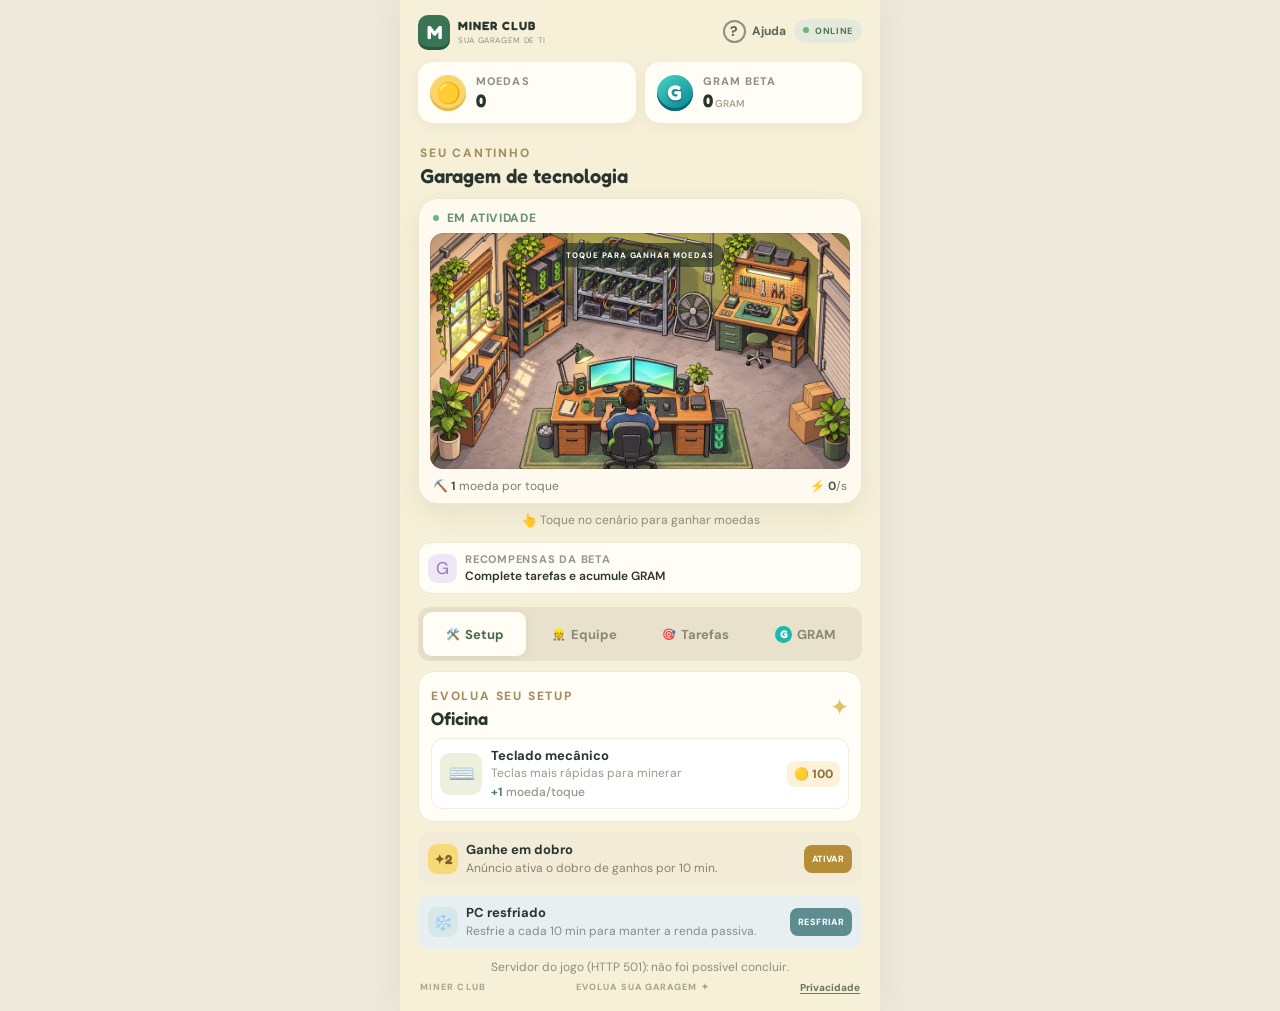
==== commit f63cdd2e: "Update Telegram game scene for Miner Club" ====
--- a/miner-clicker/src/main/resources/static/index.html
+++ b/miner-clicker/src/main/resources/static/index.html
@@ -14,7 +14,7 @@
   <link rel="preconnect" href="https://fonts.googleapis.com">
   <link rel="preconnect" href="https://fonts.gstatic.com" crossorigin>
   <link href="https://fonts.googleapis.com/css2?family=DM+Sans:wght@400;500;600;700;800&family=Fredoka:wght@500;600;700&display=swap" rel="stylesheet">
-  <link rel="stylesheet" href="style.css?v=20261125-gram-beta-v1">
+  <link rel="stylesheet" href="style.css?v=20261125-garage-v2">
 </head>
 <body>
   <div id="game-container">
@@ -75,6 +75,6 @@
     </div>
   </div>
   <script src="https://telegram.org/js/telegram-web-app.js?64"></script>
-  <script src="app.js?v=20261125-gram-beta-v1"></script>
+  <script src="app.js?v=20261125-garage-v2"></script>
 </body>
 </html>
--- a/miner-clicker/src/main/resources/static/style.css
+++ b/miner-clicker/src/main/resources/static/style.css
@@ -51,6 +51,10 @@
 .tutorial-next{margin-left:auto;background:#397454;color:white}
 #game-container.tutorial-active{pointer-events:auto}
 .tutorial-target{position:relative;outline:3px solid #f5c956!important;outline-offset:3px;box-shadow:0 0 0 7px #f5c95655!important;border-radius:14px!important}
+/* Novo cenário de garagem, com o jogador em destaque no primeiro plano. */
+#palco-jogo{background-image:url('brand/miner-club-garage-v2.jpg');background-position:center;background-size:cover}
+#palco-jogo:before{inset:62% 0 0;background:linear-gradient(transparent,rgba(37,43,32,.08))}
+.click-label{top:10px;bottom:auto;left:50%;right:auto;transform:translateX(-50%);width:max-content;max-width:calc(100% - 20px);padding:7px 10px;border-radius:999px;background:rgba(37,48,40,.62);font-size:8px;letter-spacing:.12em;white-space:nowrap}
 @media(max-height:620px){.tutorial-overlay{padding-top:8px;padding-bottom:8px}.tutorial-dialog{min-height:0;max-height:76vh;padding:15px}.tutorial-progress{margin-bottom:10px}.tutorial-text{font-size:13px;margin:7px 0 0}}
 .room-stats{grid-template-columns:1fr}.room-stats .stat-card strong{font:600 12px 'DM Sans',sans-serif}
 .gram-card .wallet-icon{background:linear-gradient(145deg,#48d6c1,#087f91);color:#fff;box-shadow:inset 0 -3px 0 #066b79;font:700 21px Fredoka;text-shadow:0 1px 2px #075a63}
